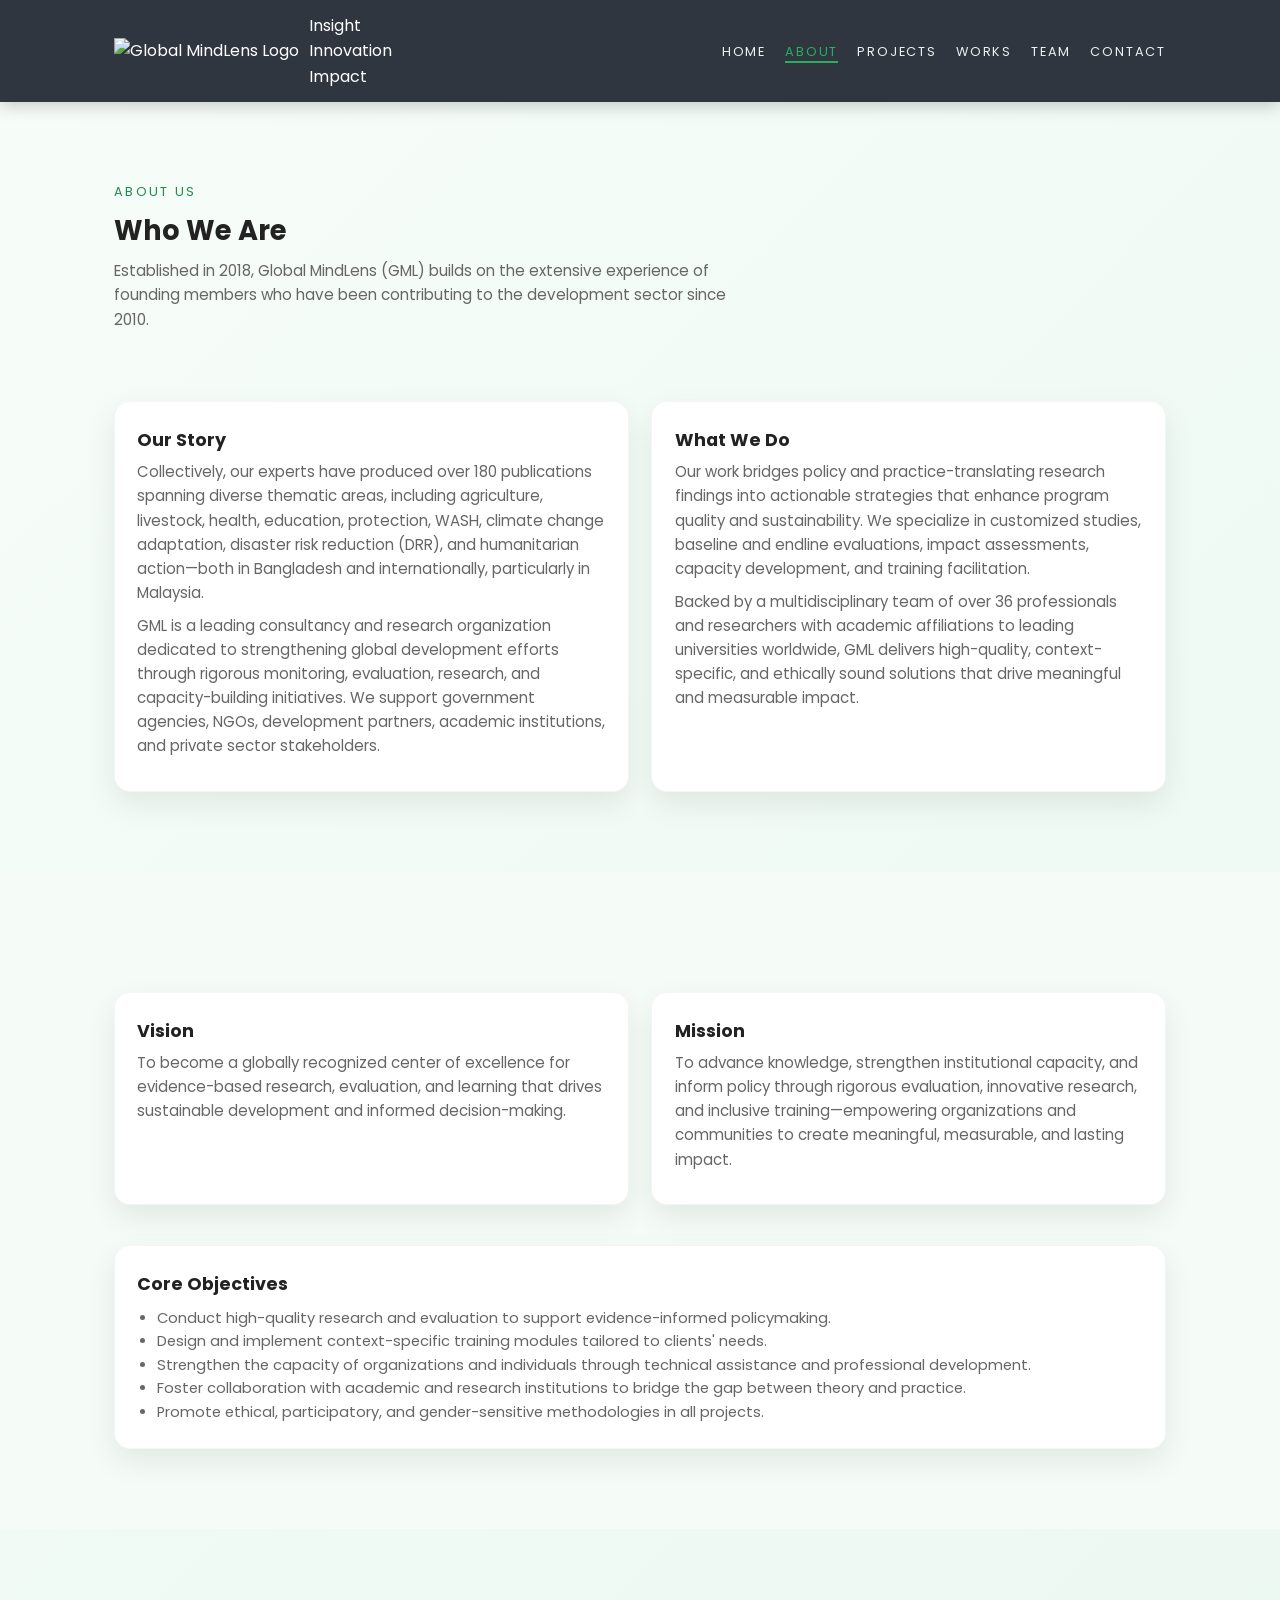
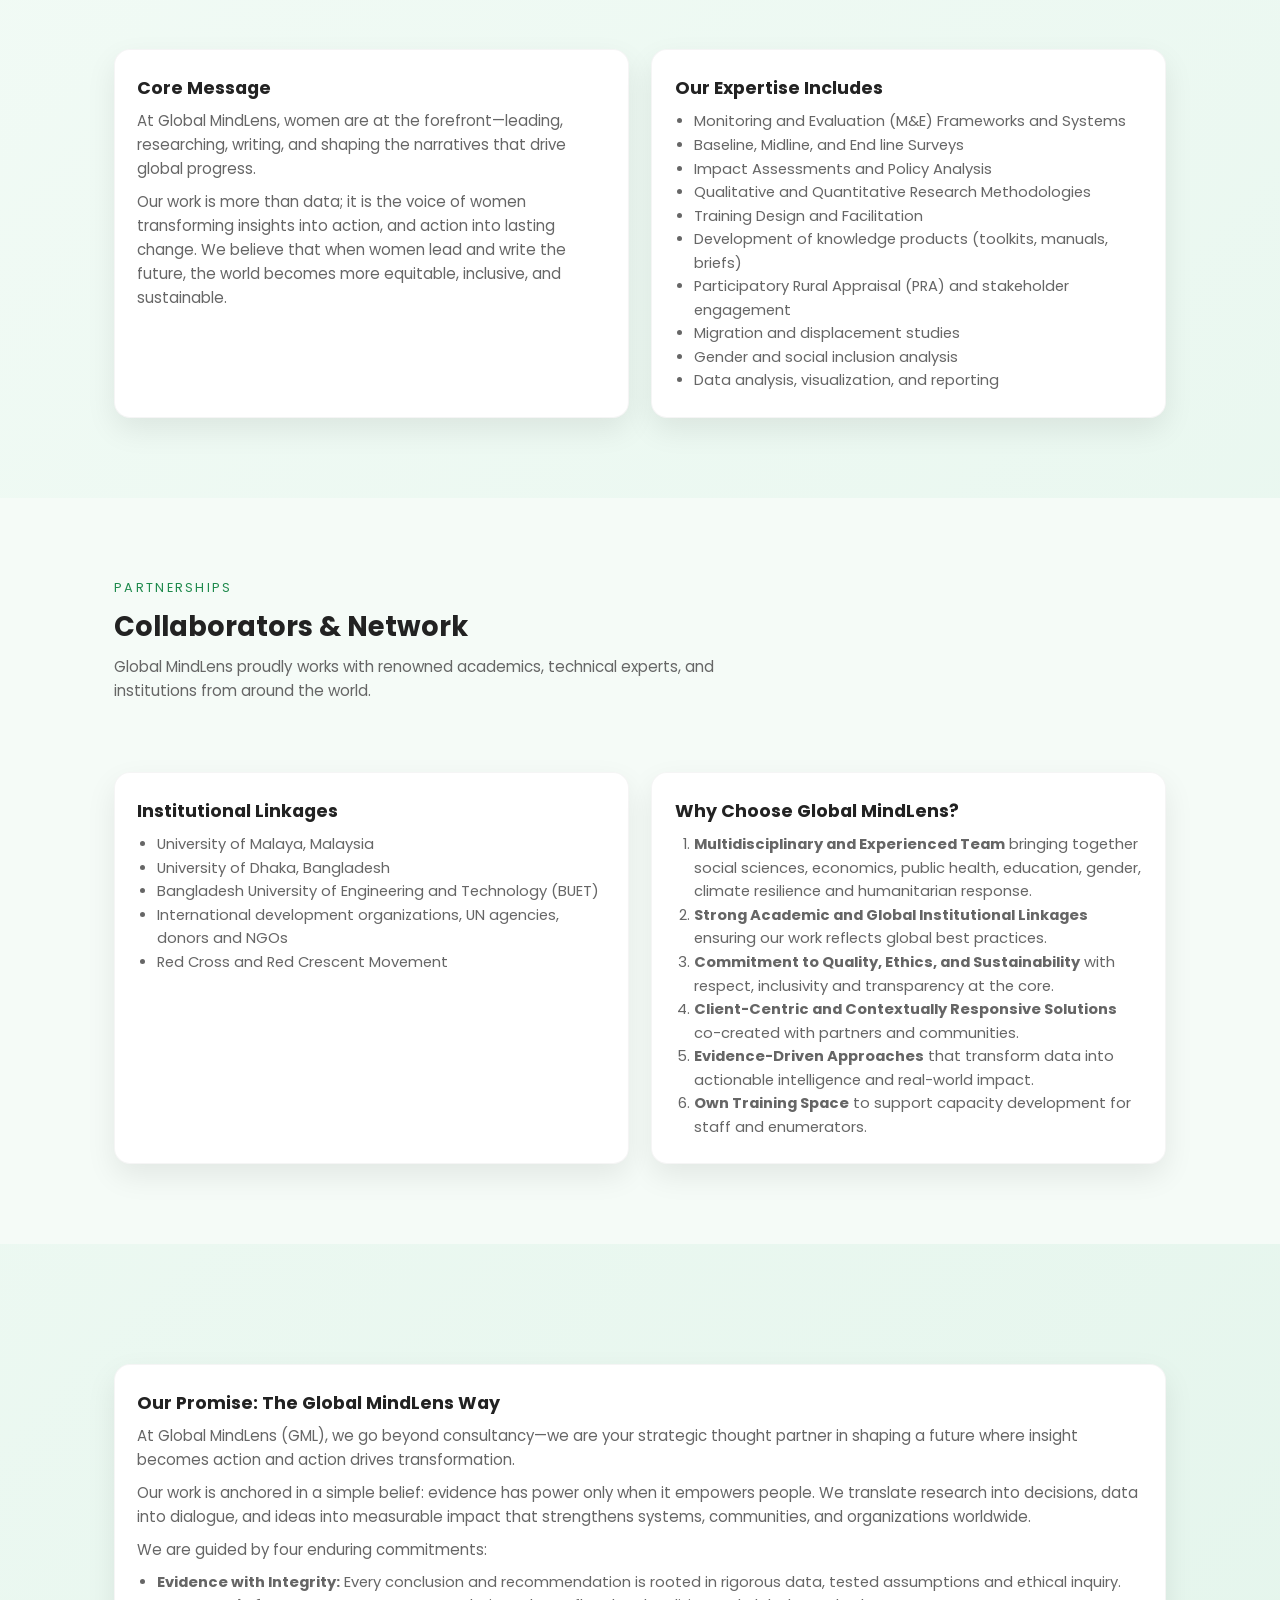
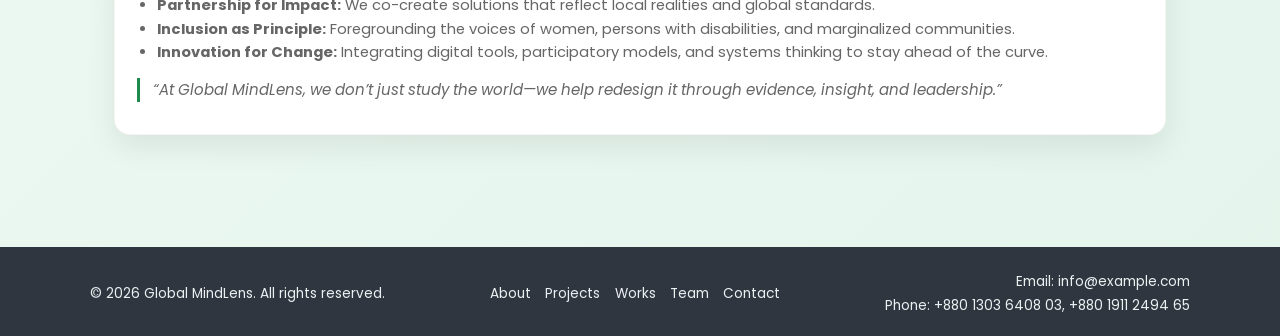
==== about.html @ bd241a73 "Add files via upload" ====
<!DOCTYPE html>
<html lang="en">
<head>
  <meta charset="UTF-8" />
  <title>About | Global MindLens</title>
  <meta name="viewport" content="width=device-width, initial-scale=1" />
  <link
    href="https://fonts.googleapis.com/css2?family=Poppins:wght@300;400;500;600;700;800&display=swap"
    rel="stylesheet"
  />
  <link rel="stylesheet" href="styles.css" />
</head>
<body>
  <div id="header-placeholder"></div>

  <div class="page-wrapper">
    <main>
      <section class="section">
        <div class="container">
          <div class="section-header fade-in-up">
            <div class="section-kicker">About Us</div>
            <h1 class="section-title">Who We Are</h1>
            <p class="section-description">
              Established in 2018, Global MindLens (GML) builds on the extensive
              experience of founding members who have been contributing to the
              development sector since 2010.
            </p>
          </div>

          <div class="grid fade-in-up delay-1">
            <div class="card">
              <h2 class="card-title">Our Story</h2>
              <p class="card-body">
                Collectively, our experts have produced over 180 publications
                spanning diverse thematic areas, including agriculture,
                livestock, health, education, protection, WASH, climate change
                adaptation, disaster risk reduction (DRR), and humanitarian
                action—both in Bangladesh and internationally, particularly in
                Malaysia.
              </p>
              <p class="card-body">
                GML is a leading consultancy and research organization
                dedicated to strengthening global development efforts through
                rigorous monitoring, evaluation, research, and
                capacity-building initiatives. We support government agencies,
                NGOs, development partners, academic institutions, and private
                sector stakeholders.
              </p>
            </div>

            <div class="card">
              <h2 class="card-title">What We Do</h2>
              <p class="card-body">
                Our work bridges policy and practice-translating research
                findings into actionable strategies that enhance program quality
                and sustainability. We specialize in customized studies,
                baseline and endline evaluations, impact assessments, capacity
                development, and training facilitation.
              </p>
              <p class="card-body">
                Backed by a multidisciplinary team of over 36 professionals and
                researchers with academic affiliations to leading universities
                worldwide, GML delivers high-quality, context-specific, and
                ethically sound solutions that drive meaningful and measurable
                impact.
              </p>
            </div>
          </div>
        </div>
      </section>

      <!-- Vision, Mission, Objectives -->
      <section class="section section-alt-bg">
        <div class="container">
          <div class="grid fade-in-up">
            <div class="card">
              <h2 class="card-title">Vision</h2>
              <p class="card-body">
                To become a globally recognized center of excellence for
                evidence-based research, evaluation, and learning that drives
                sustainable development and informed decision-making.
              </p>
            </div>

            <div class="card">
              <h2 class="card-title">Mission</h2>
              <p class="card-body">
                To advance knowledge, strengthen institutional capacity, and
                inform policy through rigorous evaluation, innovative research,
                and inclusive training—empowering organizations and communities
                to create meaningful, measurable, and lasting impact.
              </p>
            </div>
          </div>

          <div class="card fade-in-up delay-1">
            <h2 class="card-title">Core Objectives</h2>
            <ul class="list">
              <li>Conduct high-quality research and evaluation to support evidence-informed policymaking.</li>
              <li>Design and implement context-specific training modules tailored to clients' needs.</li>
              <li>Strengthen the capacity of organizations and individuals through technical assistance and professional development.</li>
              <li>Foster collaboration with academic and research institutions to bridge the gap between theory and practice.</li>
              <li>Promote ethical, participatory, and gender-sensitive methodologies in all projects.</li>
            </ul>
          </div>
        </div>
      </section>

      <!-- Core Message & Expertise -->
      <section class="section">
        <div class="container">
          <div class="grid">
            <div class="card fade-in-up">
              <h2 class="card-title">Core Message</h2>
              <p class="card-body">
                At Global MindLens, women are at the forefront—leading,
                researching, writing, and shaping the narratives that drive
                global progress.
              </p>
              <p class="card-body">
                Our work is more than data; it is the voice of women transforming
                insights into action, and action into lasting change. We believe
                that when women lead and write the future, the world becomes
                more equitable, inclusive, and sustainable.
              </p>
            </div>

            <div class="card fade-in-up delay-1">
              <h2 class="card-title">Our Expertise Includes</h2>
              <ul class="list">
                <li>Monitoring and Evaluation (M&E) Frameworks and Systems</li>
                <li>Baseline, Midline, and End line Surveys</li>
                <li>Impact Assessments and Policy Analysis</li>
                <li>Qualitative and Quantitative Research Methodologies</li>
                <li>Training Design and Facilitation</li>
                <li>Development of knowledge products (toolkits, manuals, briefs)</li>
                <li>Participatory Rural Appraisal (PRA) and stakeholder engagement</li>
                <li>Migration and displacement studies</li>
                <li>Gender and social inclusion analysis</li>
                <li>Data analysis, visualization, and reporting</li>
              </ul>
            </div>
          </div>
        </div>
      </section>

      <!-- Collaborators & Why Choose Us -->
      <section class="section section-alt-bg">
        <div class="container">
          <div class="section-header fade-in-up">
            <div class="section-kicker">Partnerships</div>
            <h2 class="section-title">Collaborators &amp; Network</h2>
            <p class="section-description">
              Global MindLens proudly works with renowned academics, technical
              experts, and institutions from around the world.
            </p>
          </div>

          <div class="grid fade-in-up delay-1">
            <div class="card">
              <h3 class="card-title">Institutional Linkages</h3>
              <ul class="list">
                <li>University of Malaya, Malaysia</li>
                <li>University of Dhaka, Bangladesh</li>
                <li>Bangladesh University of Engineering and Technology (BUET)</li>
                <li>International development organizations, UN agencies, donors and NGOs</li>
                <li>Red Cross and Red Crescent Movement</li>
              </ul>
            </div>

            <div class="card">
              <h3 class="card-title">Why Choose Global MindLens?</h3>
              <ol class="list list-numbered">
                <li><strong>Multidisciplinary and Experienced Team</strong> bringing together social sciences, economics, public health, education, gender, climate resilience and humanitarian response.</li>
                <li><strong>Strong Academic and Global Institutional Linkages</strong> ensuring our work reflects global best practices.</li>
                <li><strong>Commitment to Quality, Ethics, and Sustainability</strong> with respect, inclusivity and transparency at the core.</li>
                <li><strong>Client-Centric and Contextually Responsive Solutions</strong> co-created with partners and communities.</li>
                <li><strong>Evidence-Driven Approaches</strong> that transform data into actionable intelligence and real-world impact.</li>
                <li><strong>Own Training Space</strong> to support capacity development for staff and enumerators.</li>
              </ol>
            </div>
          </div>
        </div>
      </section>

      <!-- Our Promise -->
      <section class="section">
        <div class="container">
          <div class="card fade-in-up">
            <h2 class="card-title">Our Promise: The Global MindLens Way</h2>
            <p class="card-body">
              At Global MindLens (GML), we go beyond consultancy—we are your
              strategic thought partner in shaping a future where insight
              becomes action and action drives transformation.
            </p>
            <p class="card-body">
              Our work is anchored in a simple belief: evidence has power only
              when it empowers people. We translate research into decisions,
              data into dialogue, and ideas into measurable impact that
              strengthens systems, communities, and organizations worldwide.
            </p>
            <p class="card-body">
              We are guided by four enduring commitments:
            </p>
            <ul class="list">
              <li><strong>Evidence with Integrity:</strong> Every conclusion and recommendation is rooted in rigorous data, tested assumptions and ethical inquiry.</li>
              <li><strong>Partnership for Impact:</strong> We co-create solutions that reflect local realities and global standards.</li>
              <li><strong>Inclusion as Principle:</strong> Foregrounding the voices of women, persons with disabilities, and marginalized communities.</li>
              <li><strong>Innovation for Change:</strong> Integrating digital tools, participatory models, and systems thinking to stay ahead of the curve.</li>
            </ul>
            <p class="card-body highlight-quote">
              “At Global MindLens, we don’t just study the world—we help redesign
              it through evidence, insight, and leadership.”
            </p>
          </div>
        </div>
      </section>
    </main>
  </div>

  <div id="footer-placeholder"></div>

  <script src="include.js"></script>
  <script src="main.js"></script>
</body>
</html>
---- styles.css ----
/* ========= GLOBAL RESET ========= */
*,
*::before,
*::after {
  box-sizing: border-box;
  margin: 0;
  padding: 0;
}

:root {
  --green-main: #1f8a4d;
  --green-light: #27ae60;
  --grey-dark: #2f3640;
  --grey-mid: #7f8c8d;
  --grey-light: #ecf0f1;
  --white: #ffffff;
  --text-main: #222222;
  --text-muted: #666666;
  --radius-lg: 16px;
  --shadow-soft: 0 12px 30px rgba(0, 0, 0, 0.08);
  --transition-fast: 0.25s ease;
  --max-width: 1100px;
}

/* ========= BODY & SCROLLBAR ========= */

html {
  scroll-behavior: smooth;
}

body {
  font-family: "Poppins", system-ui, -apple-system, BlinkMacSystemFont,
    "Segoe UI", Roboto, sans-serif;
  background: linear-gradient(135deg, #f7fdf9, #e4f5ec);
  color: var(--text-main);
  line-height: 1.6;
}

/* Custom scrollbar (right side) */
body::-webkit-scrollbar {
  width: 10px;
}
body::-webkit-scrollbar-track {
  background: #dfe6e9;
}
body::-webkit-scrollbar-thumb {
  background: var(--green-main);
  border-radius: 6px;
}
body::-webkit-scrollbar-thumb:hover {
  background: var(--green-light);
}

/* ========= LAYOUT ========= */

.page-wrapper {
  min-height: 100vh;
  display: flex;
  flex-direction: column;
}

main {
  flex: 1;
}

.container {
  width: 100%;
  max-width: var(--max-width);
  margin: 0 auto;
  padding: 2rem 1.5rem;
}

/* ========= HEADER & NAV ========= */

.header {
  background: var(--grey-dark);
  color: var(--white);
  position: sticky;
  top: 0;
  z-index: 1000;
  box-shadow: 0 4px 16px rgba(0, 0, 0, 0.2);
}

.header-inner {
  max-width: var(--max-width);
  margin: 0 auto;
  padding: 0.8rem 1.5rem;
  display: flex;
  align-items: center;
  justify-content: space-between;
  gap: 1rem;
}

.logo {
  display: flex;
  align-items: center;
  gap: 0.6rem;
  text-decoration: none;
  color: var(--white);
}

/* Logo image area */
.logo-mark {
  display: flex;
  align-items: center;
  height: 60px;
  width: auto;
}

.logo-mark img {
  max-height: 100%;
  max-width: 100%;
  width: auto;
  height: auto;
  object-fit: contain;
  object-position: center;
}

/* Rotating words */
.rotating-words {
  position: relative;
  height: 20px;
  overflow: hidden;
  display: inline-block;
  font-weight: 700;
  font-size: 0.9rem;
  letter-spacing: 0.06em;
  text-transform: uppercase;
  color: var(--green-light);
}

.rotating-words span {
  position: absolute;
  width: 100%;
  opacity: 0;
  animation: rotateWords 9s linear infinite;
}

/* 3 words → 3 delays */
.rotating-words span:nth-child(1) { animation-delay: 0s; }
.rotating-words span:nth-child(2) { animation-delay: 3s; }
.rotating-words span:nth-child(3) { animation-delay: 6s; }

@keyframes rotateWords {
  0% { opacity: 0; transform: translateY(100%); }
  10% { opacity: 1; transform: translateY(0); }
  30% { opacity: 1; transform: translateY(0); }
  40% { opacity: 0; transform: translateY(-100%); }
  100% { opacity: 0; }
}

.logo-text-sub {
  font-size: 0.75rem;
  color: var(--grey-light);
}

/* Nav */
.main-nav ul {
  list-style: none;
  display: flex;
  flex-wrap: wrap;
  gap: 1.2rem;
}

.main-nav a {
  color: var(--grey-light);
  text-decoration: none;
  text-transform: uppercase;
  font-size: 0.8rem;
  letter-spacing: 0.14em;
  position: relative;
  padding-bottom: 0.15rem;
  transition: color var(--transition-fast);
}

.main-nav a::after {
  content: "";
  position: absolute;
  left: 0;
  bottom: 0;
  width: 0;
  height: 2px;
  background: var(--green-light);
  transition: width var(--transition-fast);
}

.main-nav a:hover {
  color: var(--white);
}

.main-nav a:hover::after,
.main-nav a.active::after {
  width: 100%;
}

.main-nav a.active {
  color: var(--green-light);
}

/* Mobile menu toggle */
.menu-toggle {
  display: none;
  background: none;
  border: none;
  color: var(--white);
  font-size: 1.7rem;
  cursor: pointer;
}

/* ========= HERO ========= */

.hero {
  position: relative;
  padding: 6rem 1.5rem 4rem;
  color: var(--white);
  overflow: hidden;
}

.hero-bg {
  position: absolute;
  inset: 0;
  background: #111;
  background-position: center;
  background-size: cover;
  filter: brightness(0.45);
  z-index: -2;
}

/* Replace this with your own image URL */
.hero-bg.placeholder {
  background-image: url("images/hero-bg.jpg"); /* <-- change as needed */
}

.hero-overlay {
  position: absolute;
  inset: 0;
  background: linear-gradient(
    135deg,
    rgba(31, 138, 77, 0.9),
    rgba(47, 54, 64, 0.92)
  );
  z-index: -1;
}

.hero-inner {
  max-width: var(--max-width);
  margin: 0 auto;
}

.hero-kicker {
  text-transform: uppercase;
  font-size: 0.8rem;
  letter-spacing: 0.18em;
  opacity: 0.8;
  margin-bottom: 0.8rem;
}

.hero-title {
  font-size: clamp(2.2rem, 4vw, 3.1rem);
  font-weight: 800;
  margin-bottom: 0.6rem;
}

.hero-subtitle {
  max-width: 600px;
  font-size: 1rem;
  opacity: 0.95;
  margin-bottom: 1.7rem;
}

.hero-cta-row {
  display: flex;
  flex-wrap: wrap;
  align-items: center;
  gap: 0.9rem;
}

/* ========= BUTTONS ========= */

.btn {
  display: inline-flex;
  align-items: center;
  justify-content: center;
  gap: 0.4rem;
  border-radius: 999px;
  padding: 0.65rem 1.2rem;
  border: none;
  text-decoration: none;
  font-size: 0.9rem;
  cursor: pointer;
  transition: transform var(--transition-fast),
    box-shadow var(--transition-fast), background var(--transition-fast),
    color var(--transition-fast);
}

.btn-primary {
  background: var(--green-light);
  color: var(--white);
  box-shadow: var(--shadow-soft);
}

.btn-primary:hover {
  transform: translateY(-1px);
  box-shadow: 0 16px 35px rgba(39, 174, 96, 0.4);
}

.btn-ghost {
  background: transparent;
  border: 1px solid rgba(236, 240, 241, 0.6);
  color: var(--grey-light);
}

.btn-ghost:hover {
  background: rgba(236, 240, 241, 0.12);
}

/* ========= SECTIONS ========= */

.section {
  padding: 3rem 0;
}

.section-alt-bg {
  background: #f5fbf7;
}

.section-header {
  margin-bottom: 1.8rem;
}

.section-kicker {
  text-transform: uppercase;
  font-size: 0.8rem;
  letter-spacing: 0.18em;
  color: var(--green-main);
  margin-bottom: 0.4rem;
}

.section-title {
  font-size: 1.7rem;
  margin-bottom: 0.4rem;
}

.section-description {
  max-width: 640px;
  font-size: 0.95rem;
  color: var(--text-muted);
}

.section-description.small {
  font-size: 0.85rem;
}

/* ========= GRIDS & CARDS ========= */

.grid {
  display: grid;
  grid-template-columns: repeat(auto-fit, minmax(230px, 1fr));
  gap: 1.4rem;
}

.cards-grid-3 {
  display: grid;
  grid-template-columns: repeat(auto-fit, minmax(260px, 1fr));
  gap: 1.5rem;
}

.card {
  background: var(--white);
  border-radius: var(--radius-lg);
  box-shadow: var(--shadow-soft);
  padding: 1.5rem 1.4rem;
  border: 1px solid rgba(0, 0, 0, 0.04);
  margin-top: 40px;
}

.card-title {
  font-size: 1.1rem;
  margin-bottom: 0.4rem;
}

.card-body {
  font-size: 0.94rem;
  color: var(--text-muted);
  margin-bottom: 0.55rem;
}

.highlight-quote {
  margin-top: 0.8rem;
  padding-left: 0.8rem;
  border-left: 3px solid var(--green-main);
  font-style: italic;
}

/* Lists */

.list {
  list-style: disc;
  margin-left: 1.2rem;
  margin-top: 0.5rem;
  font-size: 0.92rem;
  color: var(--text-muted);
}

.list-numbered {
  list-style: decimal;
}

/* ========= STATS ========= */

.stats-grid {
  display: grid;
  grid-template-columns: repeat(auto-fit, minmax(170px, 1fr));
  gap: 1rem;
}

.stat-card {
  background: var(--white);
  border-radius: var(--radius-lg);
  padding: 1.4rem 1.3rem;
  box-shadow: var(--shadow-soft);
  border: 1px solid rgba(31, 138, 77, 0.06);
  position: relative;
  overflow: hidden;
  transition: transform var(--transition-fast), box-shadow var(--transition-fast);
}

.stat-card::before {
  content: "";
  position: absolute;
  inset: 0;
  background: linear-gradient(
    to bottom right,
    rgba(31, 138, 77, 0.04),
    rgba(47, 54, 64, 0.03)
  );
  opacity: 0;
  transition: opacity var(--transition-fast);
}

.stat-card:hover {
  transform: translateY(-3px);
  box-shadow: 0 16px 40px rgba(0, 0, 0, 0.12);
}
.stat-card:hover::before {
  opacity: 1;
}

.stat-value {
  font-size: 1.7rem;
  font-weight: 700;
  color: var(--green-main);
}
.stat-label {
  font-size: 0.9rem;
  color: var(--text-muted);
}

/* ========= PEOPLE / TEAM ========= */
.team-grid {
  display: grid;
  grid-template-columns: repeat(3, 1fr);
  gap: 30px;
}

.person-card {
  background: #fff;
  border-radius: 12px;
  box-shadow: 0 6px 20px rgba(0,0,0,0.08);
  overflow: hidden;
  text-align: center;
  transition: transform 0.3s ease, box-shadow 0.3s ease;
}

.person-card:hover {
  transform: translateY(-6px);
  box-shadow: 0 10px 25px rgba(0,0,0,0.12);
}

.person-image {
  width: 100%;
  height: 320px;
  overflow: hidden;
}

.person-image img {
  width: 100%;
  height: 100%;
  object-fit: fit;
}

.person-info {
  padding: 16px;
}

.person-name {
  font-size: 1.2rem;
  font-weight: 700;
  margin-bottom: 6px;
  color: #222;
}

.person-role {
  font-size: 0.95rem;
  font-weight: 600;
  color: #2d6a2d;
  margin-bottom: 12px;
}

.person-desc {
  font-size: 0.95rem;
  color: #555;
  line-height: 1.5;
}

/* Responsive */
@media (max-width: 991px) {
  .team-grid {
    grid-template-columns: repeat(2, 1fr);
  }
}

@media (max-width: 600px) {
  .team-grid {
    grid-template-columns: 1fr;
  }
}

/* ========= CONTACT ========= */

.contact-layout {
  display: grid;
  grid-template-columns: 2fr 2fr;
  gap: 1.6rem;
}

.contact-card {
  background: var(--white);
  border-radius: var(--radius-lg);
  padding: 1.5rem 1.4rem;
  box-shadow: var(--shadow-soft);
  border: 1px solid rgba(0, 0, 0, 0.04);
}

.form-field {
  margin-bottom: 0.9rem;
}

.form-label {
  display: block;
  margin-bottom: 0.25rem;
  font-size: 0.85rem;
  font-weight: 500;
}

.form-input,
.form-textarea {
  width: 100%;
  padding: 0.55rem 0.7rem;
  border-radius: 8px;
  border: 1px solid #dcdde1;
  font-size: 0.9rem;
  outline: none;
  transition: border var(--transition-fast), box-shadow var(--transition-fast);
}

.form-input:focus,
.form-textarea:focus {
  border-color: var(--green-main);
  box-shadow: 0 0 0 1px rgba(31, 138, 77, 0.15);
}

.form-textarea {
  min-height: 130px;
  resize: vertical;
}

.map-wrapper {
  border-radius: var(--radius-lg);
  overflow: hidden;
  box-shadow: var(--shadow-soft);
}

/* ========= TABLES ========= */

.table-wrapper {
  overflow-x: auto;
}

.table {
  width: 100%;
  border-collapse: collapse;
  font-size: 0.9rem;
  background: var(--white);
  border-radius: var(--radius-lg);
  box-shadow: var(--shadow-soft);
  overflow: hidden;
}

.table thead {
  background: var(--green-main);
  color: var(--white);
}
.table th,
.table td {
  padding: 0.75rem 0.9rem;
  text-align: left;
  vertical-align: top;
}
.table tbody tr:nth-child(even) {
  background: #f7fbf9;
}
.table tbody tr:hover {
  background: #ecf9f1;
}

/* ========= ACCORDION ========= */

.accordion {
  border-radius: var(--radius-lg);
  overflow: hidden;
  box-shadow: var(--shadow-soft);
  background: var(--white);
}

.accordion-item + .accordion-item {
  border-top: 1px solid #ecf0f1;
}

.accordion-header {
  padding: 1rem 1.3rem;
  background: #f7fbf9;
  cursor: pointer;
  display: flex;
  justify-content: space-between;
  align-items: center;
  border: none;
  width: 100%;
  text-align: left;
}

.accordion-title {
  font-size: 0.95rem;
  font-weight: 600;
}

.accordion-toggle {
  font-weight: 700;
}

.accordion-body {
  padding: 1rem 1.4rem 1.2rem;
  font-size: 0.9rem;
  color: var(--text-muted);
  display: none;
}

.accordion-item.open .accordion-body {
  display: block;
}

.accordion-item.open .accordion-header {
  background: #ecf9f1;
}

/* ========= FOOTER ========= */

.footer {
  background: var(--grey-dark);
  color: var(--grey-light);
  padding: 1.5rem 1.5rem 1.2rem;
  margin-top: 2rem;
}

.footer-inner {
  max-width: var(--max-width);
  margin: 0 auto;
  display: flex;
  flex-wrap: wrap;
  gap: 1.4rem;
  align-items: center;
  justify-content: space-between;
  font-size: 0.85rem;
}

.footer-links {
  display: flex;
  flex-wrap: wrap;
  gap: 0.9rem;
}

.footer-links a {
  color: var(--grey-light);
  text-decoration: none;
  transition: color var(--transition-fast);
}
.footer-links a:hover {
  color: var(--green-light);
}

.footer-contact {
  text-align: right;
  display: flex;
  flex-direction: column;
  gap: 0.1rem;
}

/* ========= ANIMATIONS ========= */

.fade-in-up {
  opacity: 0;
  transform: translateY(15px);
  animation: fadeInUp 0.7s var(--transition-fast) forwards;
}
.fade-in-up.delay-1 {
  animation-delay: 0.1s;
}
.fade-in-up.delay-2 {
  animation-delay: 0.2s;
}
.fade-in-up.delay-3 {
  animation-delay: 0.3s;
}

@keyframes fadeInUp {
  to {
    opacity: 1;
    transform: translateY(0);
  }
}

/* ========= RESPONSIVE ========= */

@media (max-width: 900px) {
  .header-inner {
    padding-inline: 1rem;
  }

  .main-nav ul {
    position: fixed;
    top: 0;
    right: -260px;
    height: 100%;
    width: 260px;
    background: #ffffff;
    flex-direction: column;
    padding: 80px 20px;
    gap: 1rem;
    transition: right 0.3s ease;
    box-shadow: -2px 0 6px rgba(0,0,0,0.1);
    z-index: 999;
  }

  .main-nav ul li a {
    color: var(--grey-dark);
  }

  .main-nav ul.open-menu {
    right: 0;
  }

  .menu-toggle {
    display: block;
  }

  .hero {
    padding-top: 5rem;
    padding-bottom: 3rem;
  }

  .contact-layout {
    grid-template-columns: 1fr;
  }

  .footer-inner {
    flex-direction: column;
    align-items: flex-start;
  }

  .footer-contact {
    text-align: left;
  }
}

@media (max-width: 600px) {
  .hero-title {
    font-size: 2rem;
  }
}
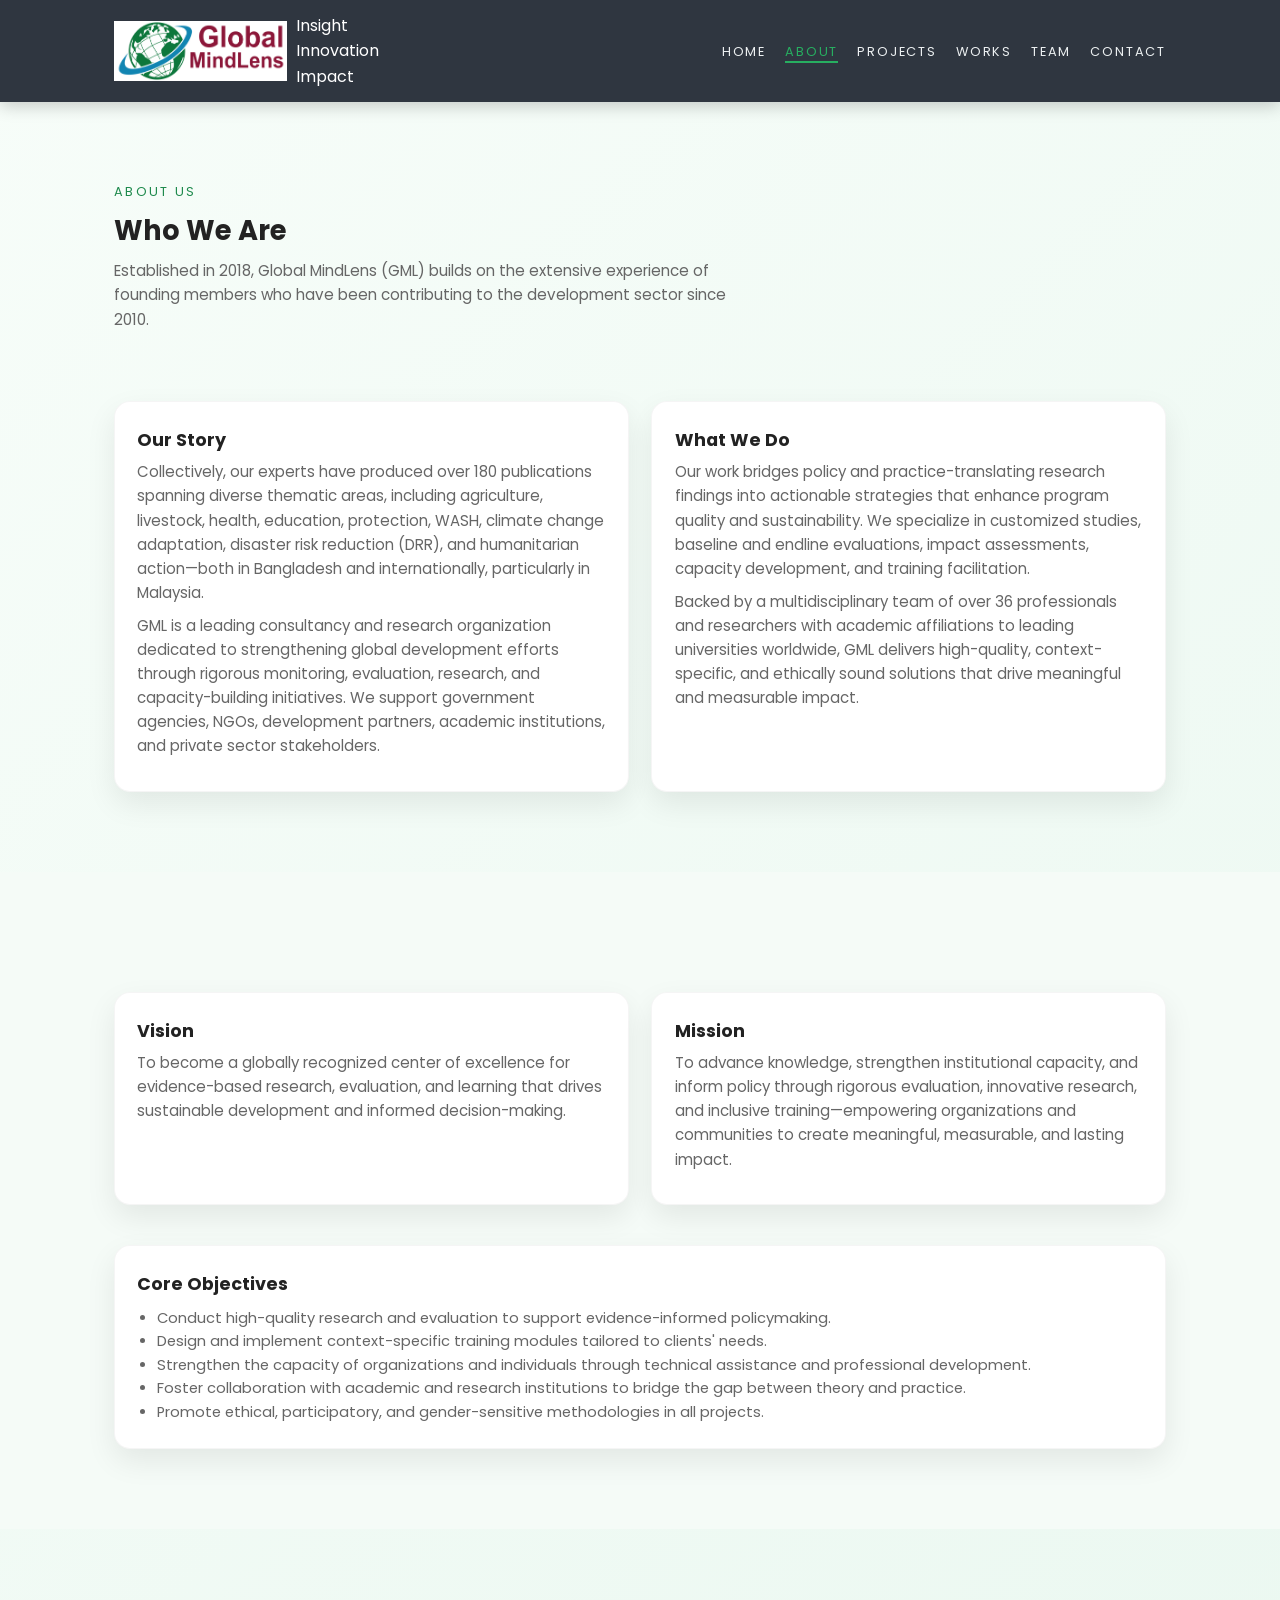
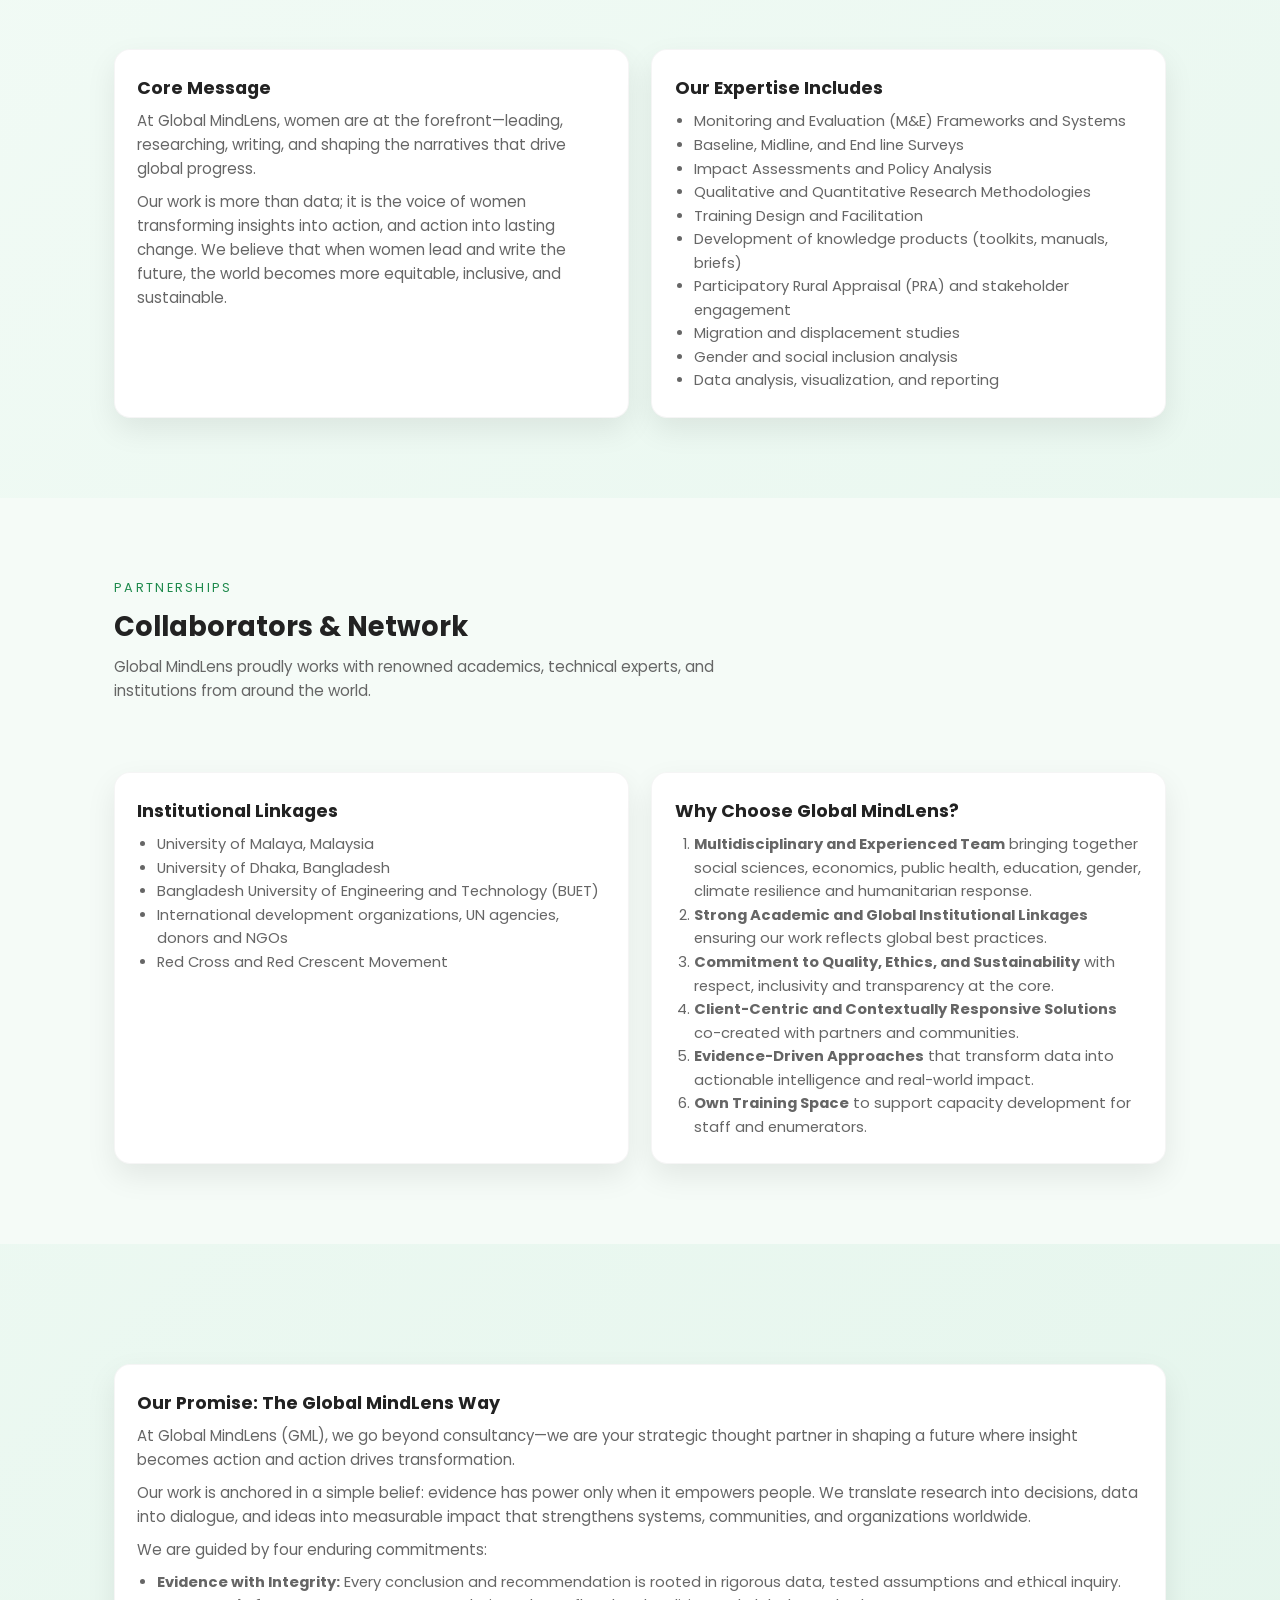
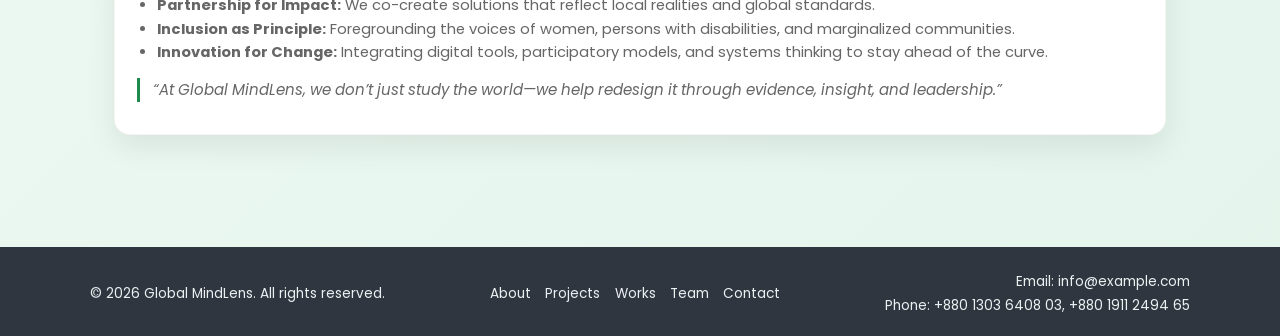
==== commit b8f67322: "Update about.html" ====
--- a/about.html
+++ b/about.html
@@ -4,6 +4,7 @@
   <meta charset="UTF-8" />
   <title>About | Global MindLens</title>
   <meta name="viewport" content="width=device-width, initial-scale=1" />
+  <link rel="icon" href="images/logo.png" type="image/png" />
   <link
     href="https://fonts.googleapis.com/css2?family=Poppins:wght@300;400;500;600;700;800&display=swap"
     rel="stylesheet"
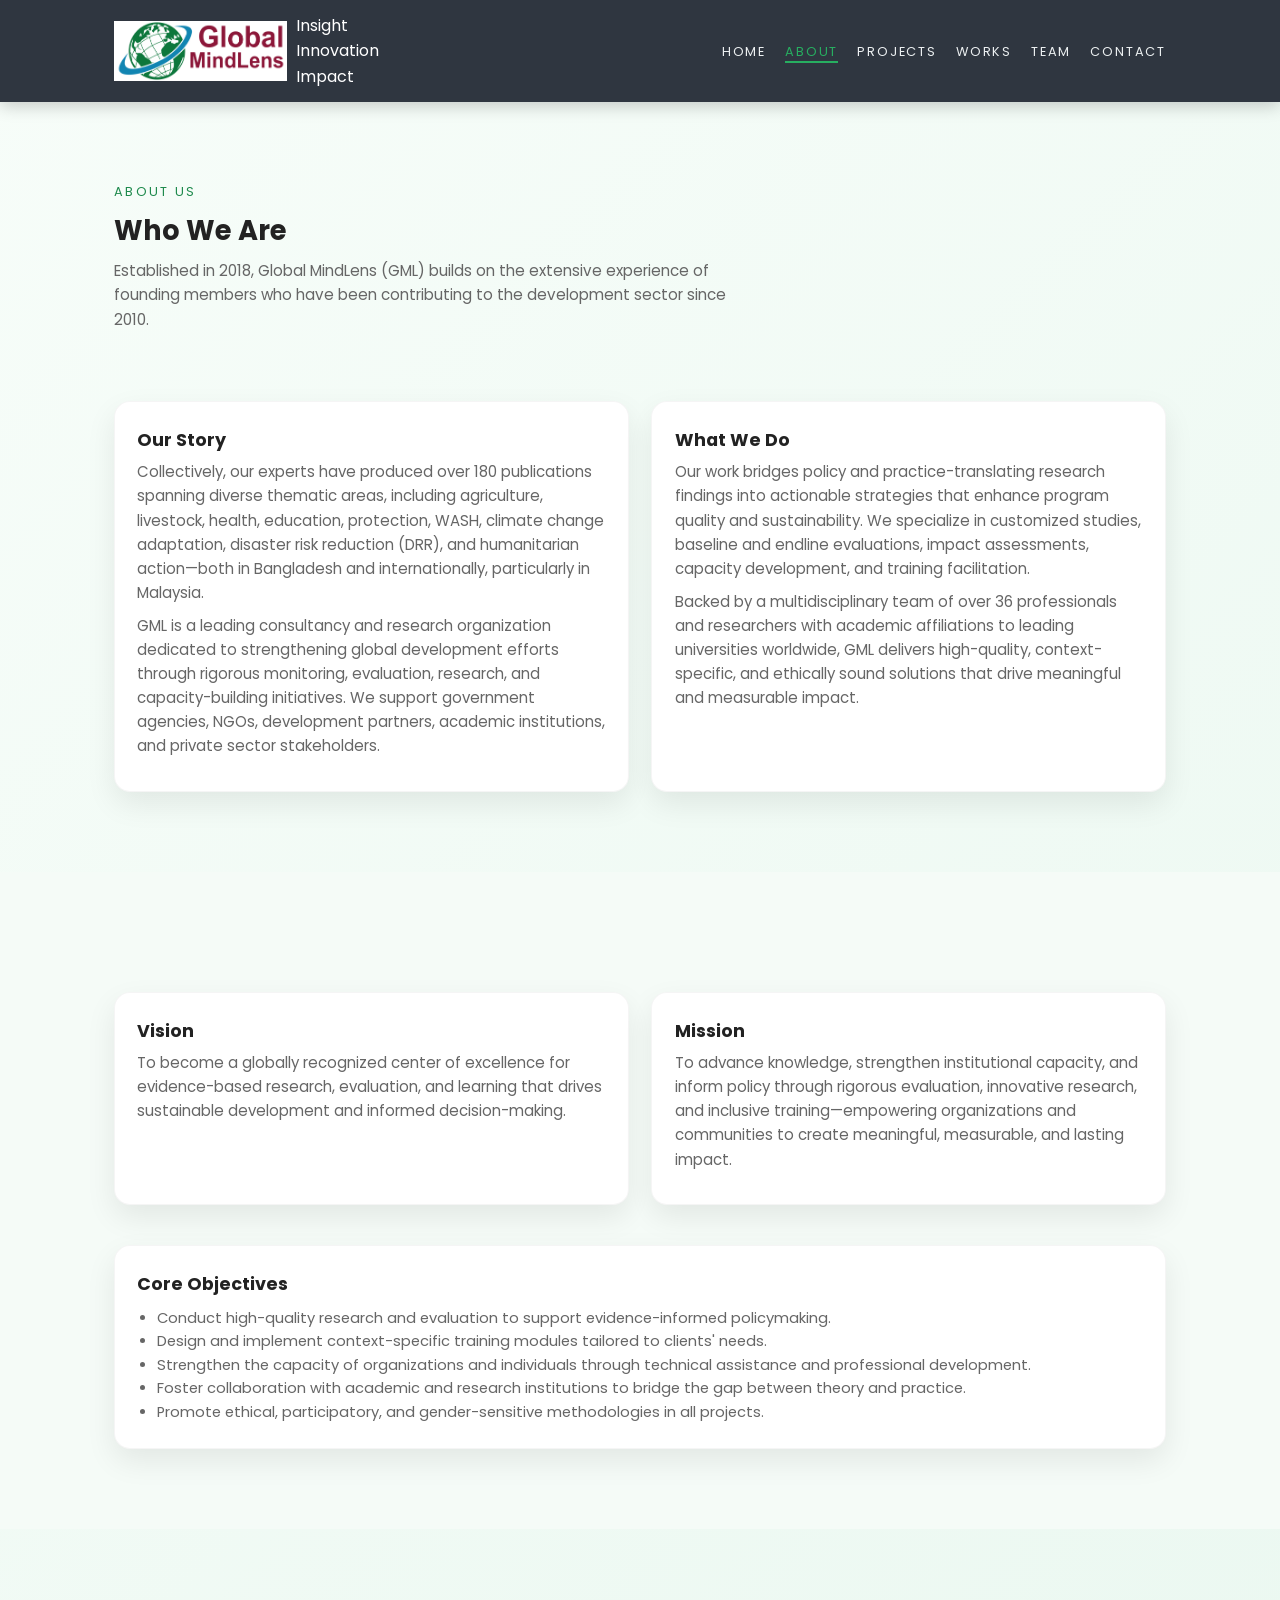
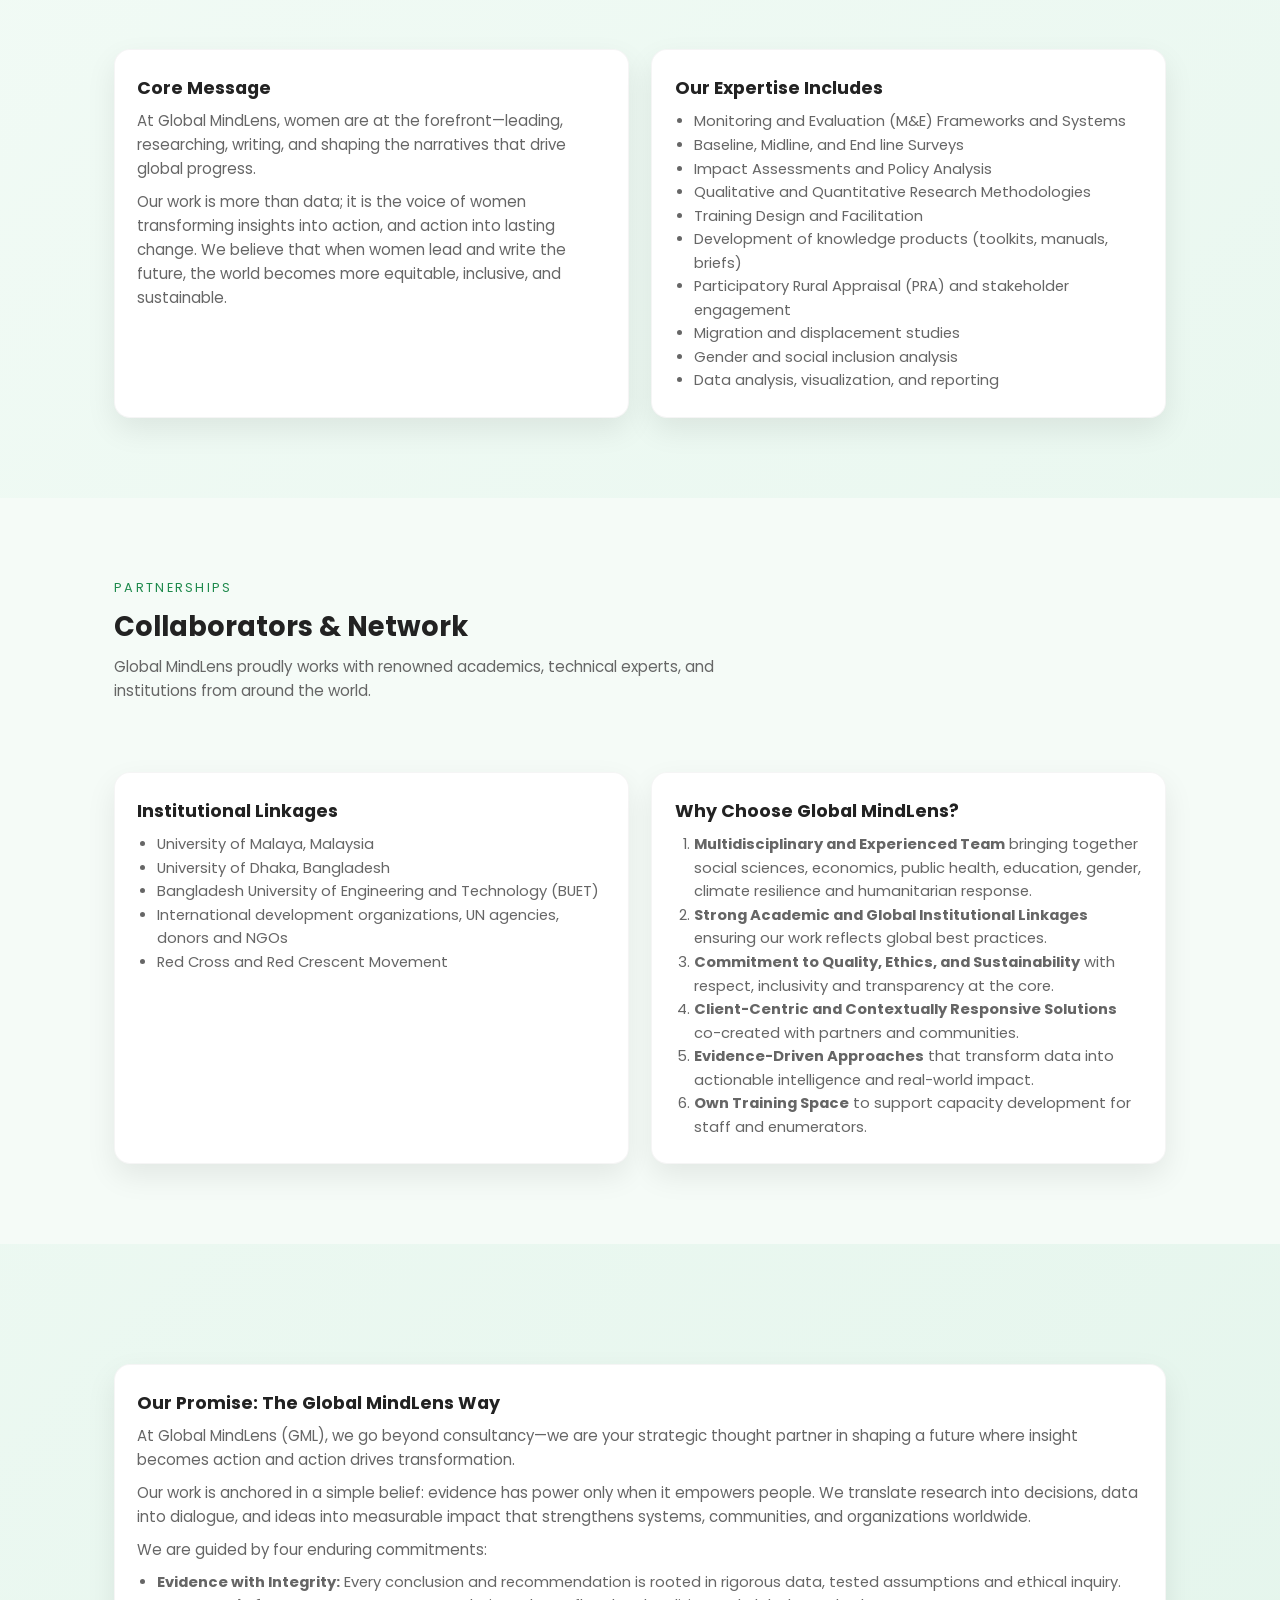
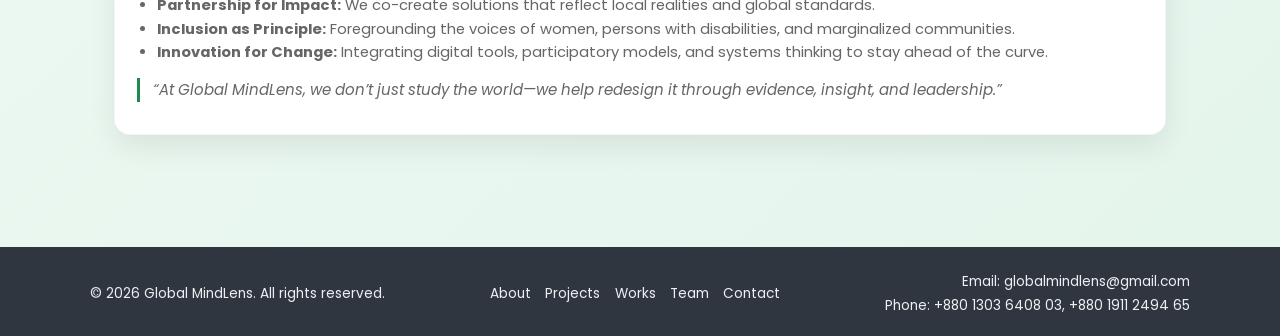
==== commit bbdacccb: "Update about.html" ====
--- a/about.html
+++ b/about.html
@@ -5,6 +5,11 @@
   <title>About | Global MindLens</title>
   <meta name="viewport" content="width=device-width, initial-scale=1" />
   <link rel="icon" href="images/logo.png" type="image/png" />
+  <link rel="apple-touch-icon" sizes="180x180" href="/apple-touch-icon.png">
+  <link rel="icon" type="image/png" sizes="32x32" href="/favicon-32x32.png">
+  <link rel="icon" type="image/png" sizes="16x16" href="/favicon-16x16.png">
+  <link rel="icon" href="/favicon.ico">
+  <link rel="manifest" href="/site.webmanifest">
   <link
     href="https://fonts.googleapis.com/css2?family=Poppins:wght@300;400;500;600;700;800&display=swap"
     rel="stylesheet"
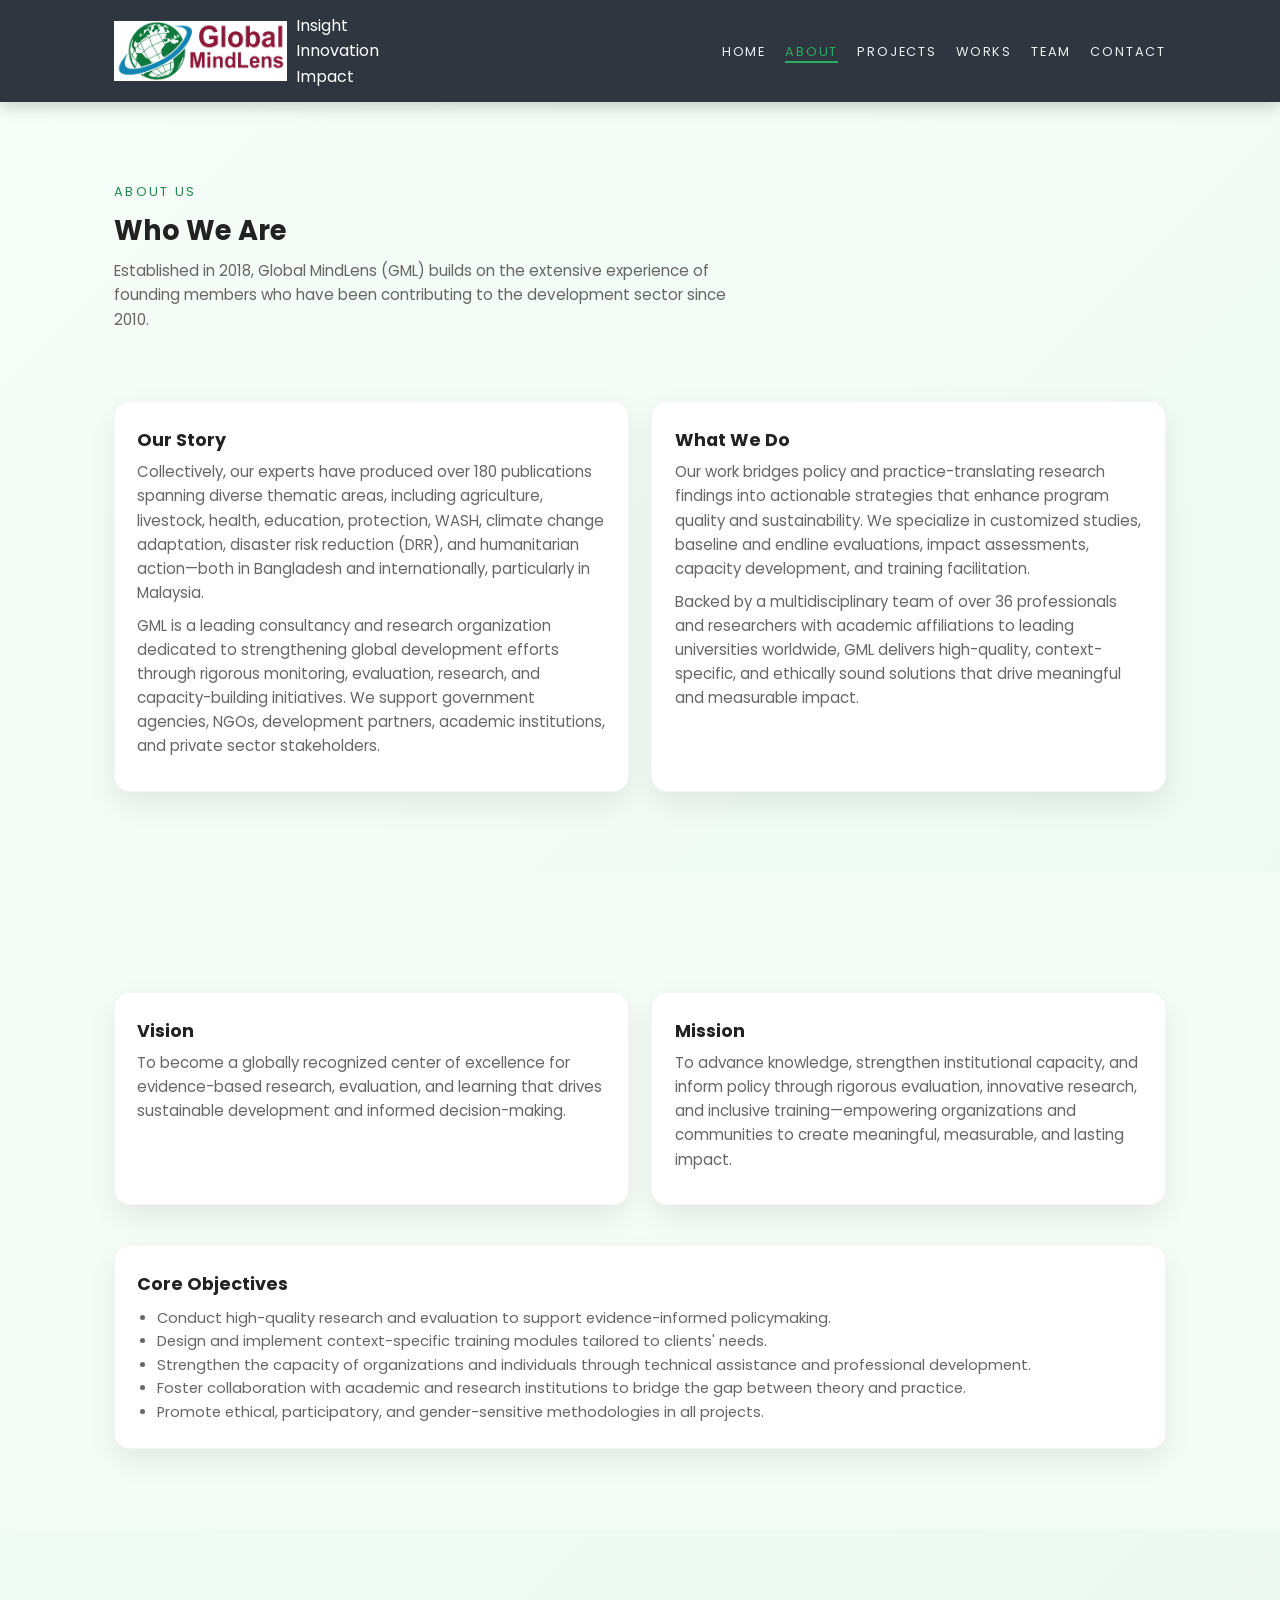
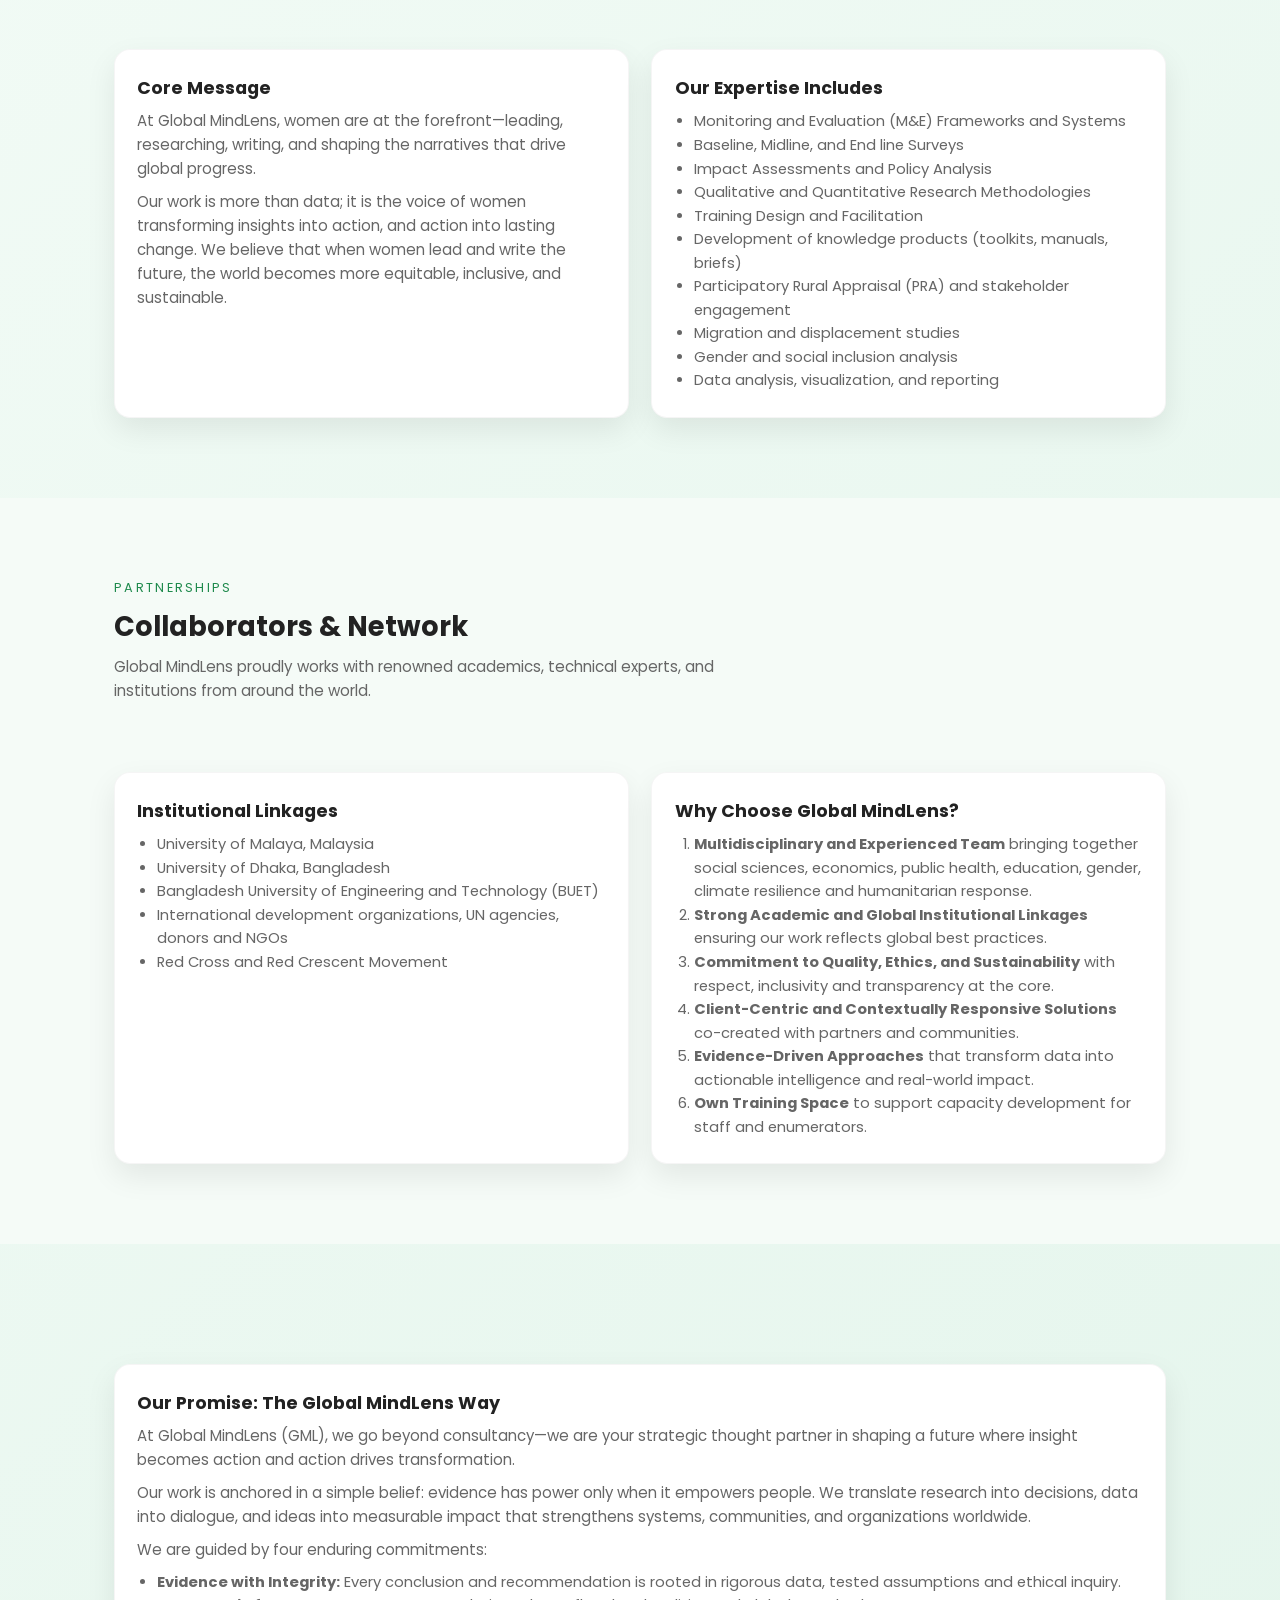
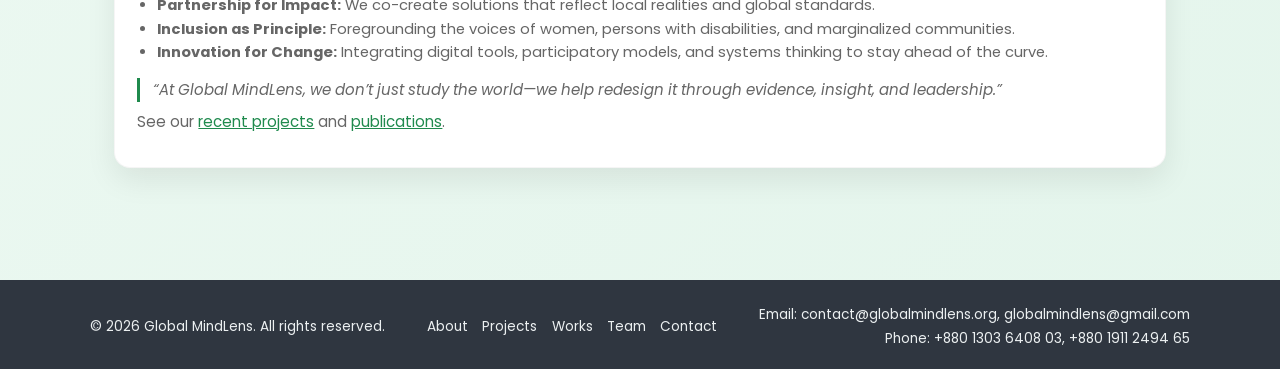
==== commit 5a12e488: "Add SEO fixes and clickable contact emails - Add canonical tags and meta descriptions to all pages -" ====
--- a/about.html
+++ b/about.html
@@ -1,232 +1,238 @@
-<!DOCTYPE html>
-<html lang="en">
-<head>
-  <meta charset="UTF-8" />
-  <title>About | Global MindLens</title>
-  <meta name="viewport" content="width=device-width, initial-scale=1" />
-  <link rel="icon" href="images/logo.png" type="image/png" />
-  <link rel="apple-touch-icon" sizes="180x180" href="/apple-touch-icon.png">
-  <link rel="icon" type="image/png" sizes="32x32" href="/favicon-32x32.png">
-  <link rel="icon" type="image/png" sizes="16x16" href="/favicon-16x16.png">
-  <link rel="icon" href="/favicon.ico">
-  <link rel="manifest" href="/site.webmanifest">
-  <link
-    href="https://fonts.googleapis.com/css2?family=Poppins:wght@300;400;500;600;700;800&display=swap"
-    rel="stylesheet"
-  />
-  <link rel="stylesheet" href="styles.css" />
-</head>
-<body>
-  <div id="header-placeholder"></div>
-
-  <div class="page-wrapper">
-    <main>
-      <section class="section">
-        <div class="container">
-          <div class="section-header fade-in-up">
-            <div class="section-kicker">About Us</div>
-            <h1 class="section-title">Who We Are</h1>
-            <p class="section-description">
-              Established in 2018, Global MindLens (GML) builds on the extensive
-              experience of founding members who have been contributing to the
-              development sector since 2010.
-            </p>
-          </div>
-
-          <div class="grid fade-in-up delay-1">
-            <div class="card">
-              <h2 class="card-title">Our Story</h2>
-              <p class="card-body">
-                Collectively, our experts have produced over 180 publications
-                spanning diverse thematic areas, including agriculture,
-                livestock, health, education, protection, WASH, climate change
-                adaptation, disaster risk reduction (DRR), and humanitarian
-                action—both in Bangladesh and internationally, particularly in
-                Malaysia.
-              </p>
-              <p class="card-body">
-                GML is a leading consultancy and research organization
-                dedicated to strengthening global development efforts through
-                rigorous monitoring, evaluation, research, and
-                capacity-building initiatives. We support government agencies,
-                NGOs, development partners, academic institutions, and private
-                sector stakeholders.
-              </p>
-            </div>
-
-            <div class="card">
-              <h2 class="card-title">What We Do</h2>
-              <p class="card-body">
-                Our work bridges policy and practice-translating research
-                findings into actionable strategies that enhance program quality
-                and sustainability. We specialize in customized studies,
-                baseline and endline evaluations, impact assessments, capacity
-                development, and training facilitation.
-              </p>
-              <p class="card-body">
-                Backed by a multidisciplinary team of over 36 professionals and
-                researchers with academic affiliations to leading universities
-                worldwide, GML delivers high-quality, context-specific, and
-                ethically sound solutions that drive meaningful and measurable
-                impact.
-              </p>
-            </div>
-          </div>
-        </div>
-      </section>
-
-      <!-- Vision, Mission, Objectives -->
-      <section class="section section-alt-bg">
-        <div class="container">
-          <div class="grid fade-in-up">
-            <div class="card">
-              <h2 class="card-title">Vision</h2>
-              <p class="card-body">
-                To become a globally recognized center of excellence for
-                evidence-based research, evaluation, and learning that drives
-                sustainable development and informed decision-making.
-              </p>
-            </div>
-
-            <div class="card">
-              <h2 class="card-title">Mission</h2>
-              <p class="card-body">
-                To advance knowledge, strengthen institutional capacity, and
-                inform policy through rigorous evaluation, innovative research,
-                and inclusive training—empowering organizations and communities
-                to create meaningful, measurable, and lasting impact.
-              </p>
-            </div>
-          </div>
-
-          <div class="card fade-in-up delay-1">
-            <h2 class="card-title">Core Objectives</h2>
-            <ul class="list">
-              <li>Conduct high-quality research and evaluation to support evidence-informed policymaking.</li>
-              <li>Design and implement context-specific training modules tailored to clients' needs.</li>
-              <li>Strengthen the capacity of organizations and individuals through technical assistance and professional development.</li>
-              <li>Foster collaboration with academic and research institutions to bridge the gap between theory and practice.</li>
-              <li>Promote ethical, participatory, and gender-sensitive methodologies in all projects.</li>
-            </ul>
-          </div>
-        </div>
-      </section>
-
-      <!-- Core Message & Expertise -->
-      <section class="section">
-        <div class="container">
-          <div class="grid">
-            <div class="card fade-in-up">
-              <h2 class="card-title">Core Message</h2>
-              <p class="card-body">
-                At Global MindLens, women are at the forefront—leading,
-                researching, writing, and shaping the narratives that drive
-                global progress.
-              </p>
-              <p class="card-body">
-                Our work is more than data; it is the voice of women transforming
-                insights into action, and action into lasting change. We believe
-                that when women lead and write the future, the world becomes
-                more equitable, inclusive, and sustainable.
-              </p>
-            </div>
-
-            <div class="card fade-in-up delay-1">
-              <h2 class="card-title">Our Expertise Includes</h2>
-              <ul class="list">
-                <li>Monitoring and Evaluation (M&E) Frameworks and Systems</li>
-                <li>Baseline, Midline, and End line Surveys</li>
-                <li>Impact Assessments and Policy Analysis</li>
-                <li>Qualitative and Quantitative Research Methodologies</li>
-                <li>Training Design and Facilitation</li>
-                <li>Development of knowledge products (toolkits, manuals, briefs)</li>
-                <li>Participatory Rural Appraisal (PRA) and stakeholder engagement</li>
-                <li>Migration and displacement studies</li>
-                <li>Gender and social inclusion analysis</li>
-                <li>Data analysis, visualization, and reporting</li>
-              </ul>
-            </div>
-          </div>
-        </div>
-      </section>
-
-      <!-- Collaborators & Why Choose Us -->
-      <section class="section section-alt-bg">
-        <div class="container">
-          <div class="section-header fade-in-up">
-            <div class="section-kicker">Partnerships</div>
-            <h2 class="section-title">Collaborators &amp; Network</h2>
-            <p class="section-description">
-              Global MindLens proudly works with renowned academics, technical
-              experts, and institutions from around the world.
-            </p>
-          </div>
-
-          <div class="grid fade-in-up delay-1">
-            <div class="card">
-              <h3 class="card-title">Institutional Linkages</h3>
-              <ul class="list">
-                <li>University of Malaya, Malaysia</li>
-                <li>University of Dhaka, Bangladesh</li>
-                <li>Bangladesh University of Engineering and Technology (BUET)</li>
-                <li>International development organizations, UN agencies, donors and NGOs</li>
-                <li>Red Cross and Red Crescent Movement</li>
-              </ul>
-            </div>
-
-            <div class="card">
-              <h3 class="card-title">Why Choose Global MindLens?</h3>
-              <ol class="list list-numbered">
-                <li><strong>Multidisciplinary and Experienced Team</strong> bringing together social sciences, economics, public health, education, gender, climate resilience and humanitarian response.</li>
-                <li><strong>Strong Academic and Global Institutional Linkages</strong> ensuring our work reflects global best practices.</li>
-                <li><strong>Commitment to Quality, Ethics, and Sustainability</strong> with respect, inclusivity and transparency at the core.</li>
-                <li><strong>Client-Centric and Contextually Responsive Solutions</strong> co-created with partners and communities.</li>
-                <li><strong>Evidence-Driven Approaches</strong> that transform data into actionable intelligence and real-world impact.</li>
-                <li><strong>Own Training Space</strong> to support capacity development for staff and enumerators.</li>
-              </ol>
-            </div>
-          </div>
-        </div>
-      </section>
-
-      <!-- Our Promise -->
-      <section class="section">
-        <div class="container">
-          <div class="card fade-in-up">
-            <h2 class="card-title">Our Promise: The Global MindLens Way</h2>
-            <p class="card-body">
-              At Global MindLens (GML), we go beyond consultancy—we are your
-              strategic thought partner in shaping a future where insight
-              becomes action and action drives transformation.
-            </p>
-            <p class="card-body">
-              Our work is anchored in a simple belief: evidence has power only
-              when it empowers people. We translate research into decisions,
-              data into dialogue, and ideas into measurable impact that
-              strengthens systems, communities, and organizations worldwide.
-            </p>
-            <p class="card-body">
-              We are guided by four enduring commitments:
-            </p>
-            <ul class="list">
-              <li><strong>Evidence with Integrity:</strong> Every conclusion and recommendation is rooted in rigorous data, tested assumptions and ethical inquiry.</li>
-              <li><strong>Partnership for Impact:</strong> We co-create solutions that reflect local realities and global standards.</li>
-              <li><strong>Inclusion as Principle:</strong> Foregrounding the voices of women, persons with disabilities, and marginalized communities.</li>
-              <li><strong>Innovation for Change:</strong> Integrating digital tools, participatory models, and systems thinking to stay ahead of the curve.</li>
-            </ul>
-            <p class="card-body highlight-quote">
-              “At Global MindLens, we don’t just study the world—we help redesign
-              it through evidence, insight, and leadership.”
-            </p>
-          </div>
-        </div>
-      </section>
-    </main>
-  </div>
-
-  <div id="footer-placeholder"></div>
-
-  <script src="include.js"></script>
-  <script src="main.js"></script>
-</body>
-</html>
+<!DOCTYPE html>
+<html lang="en">
+<head>
+  <meta charset="UTF-8" />
+  <title>About | Global MindLens</title>
+  <meta name="description" content="Established in 2018, Global MindLens (GML) builds on experience in the development sector since 2010. Learn about our mission, values and expert network." />
+  <link rel="canonical" href="https://globalmindlens.org/about.html" />
+  <meta name="viewport" content="width=device-width, initial-scale=1" />
+  <link rel="icon" href="images/logo.png" type="image/png" />
+  <link rel="apple-touch-icon" sizes="180x180" href="/apple-touch-icon.png">
+  <link rel="icon" type="image/png" sizes="32x32" href="/favicon-32x32.png">
+  <link rel="icon" type="image/png" sizes="16x16" href="/favicon-16x16.png">
+  <link rel="icon" href="/favicon.ico">
+  <link rel="manifest" href="/site.webmanifest">
+  <link
+    href="https://fonts.googleapis.com/css2?family=Poppins:wght@300;400;500;600;700;800&display=swap"
+    rel="stylesheet"
+  />
+  <link rel="stylesheet" href="styles.css" />
+</head>
+<body>
+  <div id="header-placeholder"></div>
+
+  <div class="page-wrapper">
+    <main>
+      <section class="section">
+        <div class="container">
+          <div class="section-header fade-in-up">
+            <div class="section-kicker">About Us</div>
+            <h1 class="section-title">Who We Are</h1>
+            <p class="section-description">
+              Established in 2018, Global MindLens (GML) builds on the extensive
+              experience of founding members who have been contributing to the
+              development sector since 2010.
+            </p>
+          </div>
+
+          <div class="grid fade-in-up delay-1">
+            <div class="card">
+              <h2 class="card-title">Our Story</h2>
+              <p class="card-body">
+                Collectively, our experts have produced over 180 publications
+                spanning diverse thematic areas, including agriculture,
+                livestock, health, education, protection, WASH, climate change
+                adaptation, disaster risk reduction (DRR), and humanitarian
+                action—both in Bangladesh and internationally, particularly in
+                Malaysia.
+              </p>
+              <p class="card-body">
+                GML is a leading consultancy and research organization
+                dedicated to strengthening global development efforts through
+                rigorous monitoring, evaluation, research, and
+                capacity-building initiatives. We support government agencies,
+                NGOs, development partners, academic institutions, and private
+                sector stakeholders.
+              </p>
+            </div>
+
+            <div class="card">
+              <h2 class="card-title">What We Do</h2>
+              <p class="card-body">
+                Our work bridges policy and practice-translating research
+                findings into actionable strategies that enhance program quality
+                and sustainability. We specialize in customized studies,
+                baseline and endline evaluations, impact assessments, capacity
+                development, and training facilitation.
+              </p>
+              <p class="card-body">
+                Backed by a multidisciplinary team of over 36 professionals and
+                researchers with academic affiliations to leading universities
+                worldwide, GML delivers high-quality, context-specific, and
+                ethically sound solutions that drive meaningful and measurable
+                impact.
+              </p>
+            </div>
+          </div>
+        </div>
+      </section>
+
+      <!-- Vision, Mission, Objectives -->
+      <section class="section section-alt-bg">
+        <div class="container">
+          <div class="grid fade-in-up">
+            <div class="card">
+              <h2 class="card-title">Vision</h2>
+              <p class="card-body">
+                To become a globally recognized center of excellence for
+                evidence-based research, evaluation, and learning that drives
+                sustainable development and informed decision-making.
+              </p>
+            </div>
+
+            <div class="card">
+              <h2 class="card-title">Mission</h2>
+              <p class="card-body">
+                To advance knowledge, strengthen institutional capacity, and
+                inform policy through rigorous evaluation, innovative research,
+                and inclusive training—empowering organizations and communities
+                to create meaningful, measurable, and lasting impact.
+              </p>
+            </div>
+          </div>
+
+          <div class="card fade-in-up delay-1">
+            <h2 class="card-title">Core Objectives</h2>
+            <ul class="list">
+              <li>Conduct high-quality research and evaluation to support evidence-informed policymaking.</li>
+              <li>Design and implement context-specific training modules tailored to clients' needs.</li>
+              <li>Strengthen the capacity of organizations and individuals through technical assistance and professional development.</li>
+              <li>Foster collaboration with academic and research institutions to bridge the gap between theory and practice.</li>
+              <li>Promote ethical, participatory, and gender-sensitive methodologies in all projects.</li>
+            </ul>
+          </div>
+        </div>
+      </section>
+
+      <!-- Core Message & Expertise -->
+      <section class="section">
+        <div class="container">
+          <div class="grid">
+            <div class="card fade-in-up">
+              <h2 class="card-title">Core Message</h2>
+              <p class="card-body">
+                At Global MindLens, women are at the forefront—leading,
+                researching, writing, and shaping the narratives that drive
+                global progress.
+              </p>
+              <p class="card-body">
+                Our work is more than data; it is the voice of women transforming
+                insights into action, and action into lasting change. We believe
+                that when women lead and write the future, the world becomes
+                more equitable, inclusive, and sustainable.
+              </p>
+            </div>
+
+            <div class="card fade-in-up delay-1">
+              <h2 class="card-title">Our Expertise Includes</h2>
+              <ul class="list">
+                <li>Monitoring and Evaluation (M&E) Frameworks and Systems</li>
+                <li>Baseline, Midline, and End line Surveys</li>
+                <li>Impact Assessments and Policy Analysis</li>
+                <li>Qualitative and Quantitative Research Methodologies</li>
+                <li>Training Design and Facilitation</li>
+                <li>Development of knowledge products (toolkits, manuals, briefs)</li>
+                <li>Participatory Rural Appraisal (PRA) and stakeholder engagement</li>
+                <li>Migration and displacement studies</li>
+                <li>Gender and social inclusion analysis</li>
+                <li>Data analysis, visualization, and reporting</li>
+              </ul>
+            </div>
+          </div>
+        </div>
+      </section>
+
+      <!-- Collaborators & Why Choose Us -->
+      <section class="section section-alt-bg">
+        <div class="container">
+          <div class="section-header fade-in-up">
+            <div class="section-kicker">Partnerships</div>
+            <h2 class="section-title">Collaborators &amp; Network</h2>
+            <p class="section-description">
+              Global MindLens proudly works with renowned academics, technical
+              experts, and institutions from around the world.
+            </p>
+          </div>
+
+          <div class="grid fade-in-up delay-1">
+            <div class="card">
+              <h3 class="card-title">Institutional Linkages</h3>
+              <ul class="list">
+                <li>University of Malaya, Malaysia</li>
+                <li>University of Dhaka, Bangladesh</li>
+                <li>Bangladesh University of Engineering and Technology (BUET)</li>
+                <li>International development organizations, UN agencies, donors and NGOs</li>
+                <li>Red Cross and Red Crescent Movement</li>
+              </ul>
+            </div>
+
+            <div class="card">
+              <h3 class="card-title">Why Choose Global MindLens?</h3>
+              <ol class="list list-numbered">
+                <li><strong>Multidisciplinary and Experienced Team</strong> bringing together social sciences, economics, public health, education, gender, climate resilience and humanitarian response.</li>
+                <li><strong>Strong Academic and Global Institutional Linkages</strong> ensuring our work reflects global best practices.</li>
+                <li><strong>Commitment to Quality, Ethics, and Sustainability</strong> with respect, inclusivity and transparency at the core.</li>
+                <li><strong>Client-Centric and Contextually Responsive Solutions</strong> co-created with partners and communities.</li>
+                <li><strong>Evidence-Driven Approaches</strong> that transform data into actionable intelligence and real-world impact.</li>
+                <li><strong>Own Training Space</strong> to support capacity development for staff and enumerators.</li>
+              </ol>
+            </div>
+          </div>
+        </div>
+      </section>
+
+      <!-- Our Promise -->
+      <section class="section">
+        <div class="container">
+          <div class="card fade-in-up">
+            <h2 class="card-title">Our Promise: The Global MindLens Way</h2>
+            <p class="card-body">
+              At Global MindLens (GML), we go beyond consultancy—we are your
+              strategic thought partner in shaping a future where insight
+              becomes action and action drives transformation.
+            </p>
+            <p class="card-body">
+              Our work is anchored in a simple belief: evidence has power only
+              when it empowers people. We translate research into decisions,
+              data into dialogue, and ideas into measurable impact that
+              strengthens systems, communities, and organizations worldwide.
+            </p>
+            <p class="card-body">
+              We are guided by four enduring commitments:
+            </p>
+            <ul class="list">
+              <li><strong>Evidence with Integrity:</strong> Every conclusion and recommendation is rooted in rigorous data, tested assumptions and ethical inquiry.</li>
+              <li><strong>Partnership for Impact:</strong> We co-create solutions that reflect local realities and global standards.</li>
+              <li><strong>Inclusion as Principle:</strong> Foregrounding the voices of women, persons with disabilities, and marginalized communities.</li>
+              <li><strong>Innovation for Change:</strong> Integrating digital tools, participatory models, and systems thinking to stay ahead of the curve.</li>
+            </ul>
+            <p class="card-body highlight-quote">
+              “At Global MindLens, we don’t just study the world—we help redesign
+              it through evidence, insight, and leadership.”
+            </p>
+            <p class="card-body">
+              See our <a href="/projects.html">recent projects</a> and
+              <a href="/works.html">publications</a>.
+            </p>
+          </div>
+        </div>
+      </section>
+    </main>
+  </div>
+
+  <div id="footer-placeholder"></div>
+
+  <script src="include.js"></script>
+  <script src="main.js"></script>
+</body>
+</html>
--- a/styles.css
+++ b/styles.css
@@ -347,6 +347,11 @@
   color: var(--text-muted);
 }
 
+.section-description a,
+.card-body a {
+  color: var(--green-main);
+}
+
 .section-description.small {
   font-size: 0.85rem;
 }
@@ -526,11 +531,87 @@
   }
 }
 
+/* ========= NEWS ========= */
+.news-grid {
+  display: grid;
+  grid-template-columns: repeat(auto-fill, minmax(300px, 1fr));
+  gap: 1.5rem;
+}
+
+.news-card {
+  display: flex;
+  flex-direction: column;
+  background: var(--white);
+  border-radius: var(--radius-lg);
+  box-shadow: var(--shadow-soft);
+  border: 1px solid rgba(31, 138, 77, 0.06);
+  overflow: hidden;
+  color: inherit;
+  text-decoration: none;
+  transition: transform var(--transition-fast), box-shadow var(--transition-fast);
+}
+
+.news-card:hover {
+  transform: translateY(-4px);
+  box-shadow: 0 16px 40px rgba(0, 0, 0, 0.12);
+}
+
+.news-image {
+  aspect-ratio: 16 / 9;
+  background: var(--grey-light);
+  overflow: hidden;
+}
+
+.news-image img {
+  width: 100%;
+  height: 100%;
+  object-fit: cover;
+  display: block;
+}
+
+.news-body {
+  padding: 1.2rem 1.3rem 1.4rem;
+  display: flex;
+  flex-direction: column;
+  gap: 0.5rem;
+}
+
+.news-meta {
+  font-size: 0.8rem;
+  color: var(--text-muted);
+  text-transform: uppercase;
+  letter-spacing: 0.04em;
+}
+
+.news-title {
+  font-size: 1.05rem;
+  line-height: 1.5;
+  margin: 0;
+  color: var(--grey-dark);
+}
+
+.news-desc {
+  font-size: 0.92rem;
+  color: var(--text-muted);
+  margin: 0;
+}
+
+.news-link {
+  margin-top: 0.3rem;
+  font-weight: 600;
+  color: var(--green-main);
+}
+
 /* ========= CONTACT ========= */
 
 .contact-layout {
   display: grid;
   grid-template-columns: 2fr 2fr;
+  gap: 1.6rem;
+}
+
+.contact-stack {
+  display: grid;
   gap: 1.6rem;
 }
 
@@ -540,6 +621,14 @@
   padding: 1.5rem 1.4rem;
   box-shadow: var(--shadow-soft);
   border: 1px solid rgba(0, 0, 0, 0.04);
+}
+
+.contact-card a {
+  color: var(--green-main);
+  text-decoration: none;
+}
+.contact-card a:hover {
+  text-decoration: underline;
 }
 
 .form-field {
@@ -703,6 +792,15 @@
   display: flex;
   flex-direction: column;
   gap: 0.1rem;
+}
+
+.footer-contact a {
+  color: var(--grey-light);
+  text-decoration: none;
+  transition: color var(--transition-fast);
+}
+.footer-contact a:hover {
+  color: var(--green-light);
 }
 
 /* ========= ANIMATIONS ========= */
